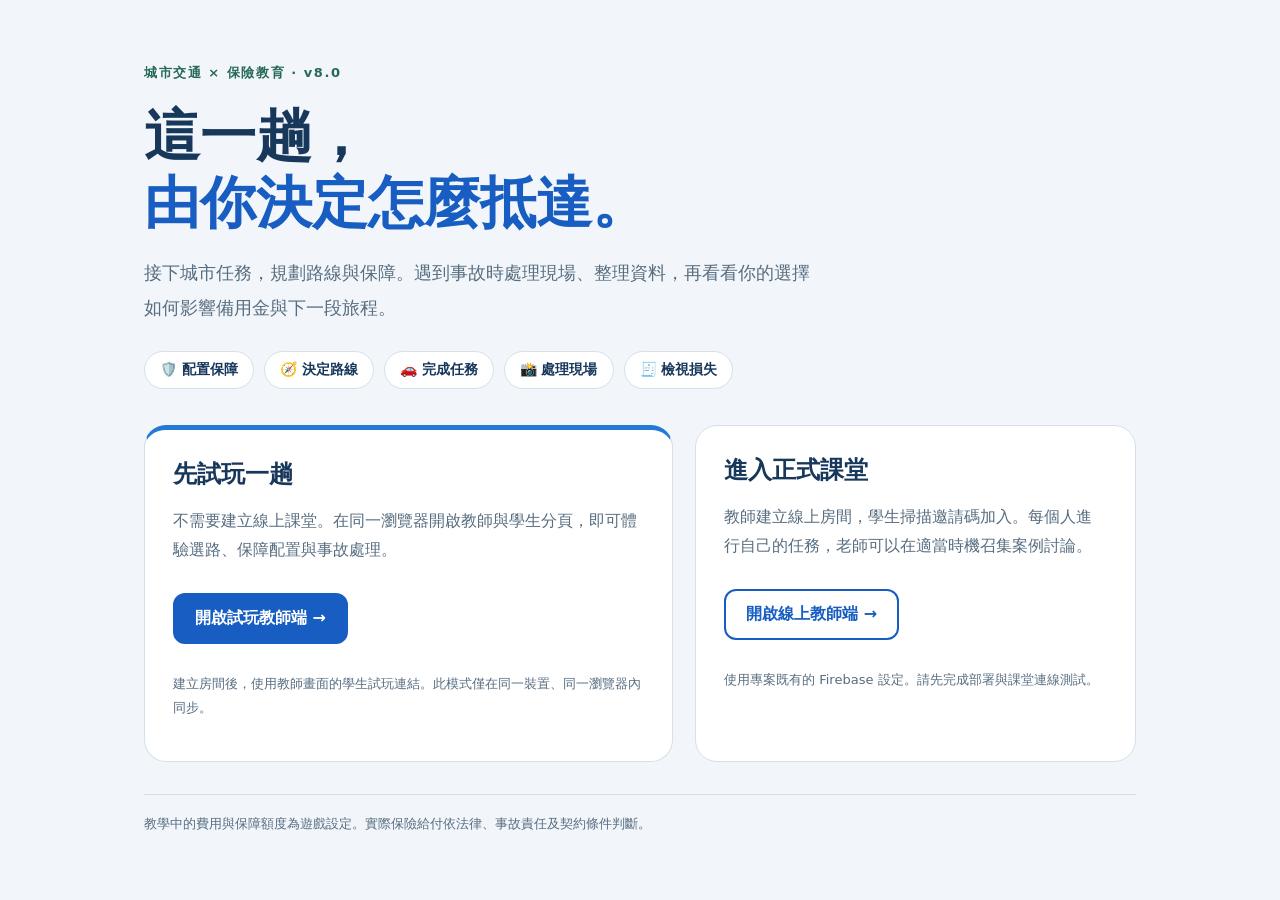
==== traffic-game-v8/index.html @ a0f9c042 "Add traffic risk-management game v8 in separate folder" ====
<!DOCTYPE html>
<html lang="zh-Hant">
<head><meta charset="UTF-8"><meta name="viewport" content="width=device-width,initial-scale=1"><title>險中求生｜城市任務與風險管理 v8.0</title>
<style>
:root{color-scheme:light;--ink:#17375b;--muted:#576d80;--blue:#175dc2;--line:#d4e0eb}*{box-sizing:border-box}body{margin:0;color:var(--ink);background:#f2f6fa;font-family:system-ui,"Microsoft JhengHei",sans-serif}.page{max-width:1040px;margin:auto;padding:64px 24px}.tag{font-weight:800;color:#276959;letter-spacing:.12em;font-size:13px}h1{font-size:clamp(32px,5vw,56px);line-height:1.2;margin:20px 0}h1 span{color:var(--blue)}.lead{font-size:18px;line-height:1.9;color:var(--muted);max-width:680px}.loop{display:flex;flex-wrap:wrap;gap:10px;margin:26px 0 36px}.loop span{background:white;border:1px solid var(--line);border-radius:40px;padding:9px 15px;font-size:14px;font-weight:700}.cards{display:grid;grid-template-columns:1.2fr 1fr;gap:22px}.card{background:white;border:1px solid var(--line);border-radius:22px;padding:28px}.card.primary{border-top:5px solid #2379d6}.card h2{font-size:24px;margin:0 0 12px}.card p{color:var(--muted);line-height:1.85}.button{display:inline-block;text-align:center;text-decoration:none;font-weight:800;border:2px solid var(--blue);padding:13px 20px;border-radius:12px;color:white;background:var(--blue);margin-top:12px}.button.secondary{color:var(--blue);background:white}a:focus-visible{outline:4px solid #e3a52c;outline-offset:4px}.note{font-size:13px;line-height:1.9;color:var(--muted);margin-top:28px}.footer{margin-top:32px;border-top:1px solid var(--line);padding-top:20px;color:var(--muted);font-size:13px}@media(max-width:660px){.page{padding:32px 18px}.cards{grid-template-columns:1fr}.card{padding:22px}}
</style></head>
<body><main class="page"><div class="tag">城市交通 × 保險教育 · v8.0</div><h1>這一趟，<br><span>由你決定怎麼抵達。</span></h1><p class="lead">接下城市任務，規劃路線與保障。遇到事故時處理現場、整理資料，再看看你的選擇如何影響備用金與下一段旅程。</p><div class="loop" aria-label="遊戲流程"><span>🛡️ 配置保障</span><span>🧭 決定路線</span><span>🚗 完成任務</span><span>📸 處理現場</span><span>🧾 檢視損失</span></div><div class="cards"><section class="card primary"><h2>先試玩一趟</h2><p>不需要建立線上課堂。在同一瀏覽器開啟教師與學生分頁，即可體驗選路、保障配置與事故處理。</p><a class="button" href="teacher.html?demo=1">開啟試玩教師端 →</a><p class="note">建立房間後，使用教師畫面的學生試玩連結。此模式僅在同一裝置、同一瀏覽器內同步。</p></section><section class="card"><h2>進入正式課堂</h2><p>教師建立線上房間，學生掃描邀請碼加入。每個人進行自己的任務，老師可以在適當時機召集案例討論。</p><a class="button secondary" href="teacher.html">開啟線上教師端 →</a><p class="note">使用專案既有的 Firebase 設定。請先完成部署與課堂連線測試。</p></section></div><div class="footer">教學中的費用與保障額度為遊戲設定。實際保險給付依法律、事故責任及契約條件判斷。</div></main></body></html>
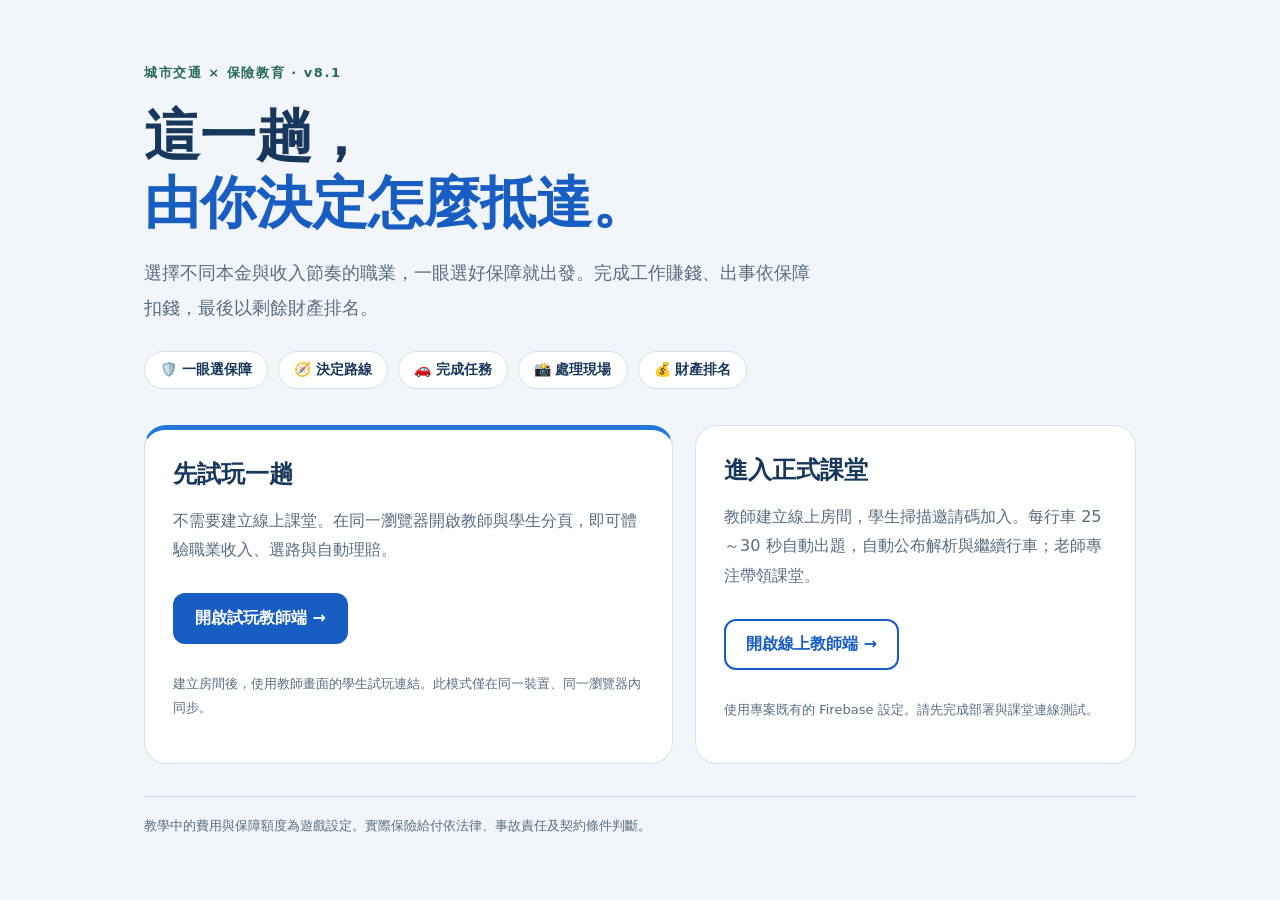
==== commit a51c39f9: "Simplify insurance and balance wealth-based traffic game v8.1" ====
--- a/traffic-game-v8/index.html
+++ b/traffic-game-v8/index.html
@@ -1,7 +1,7 @@
 <!DOCTYPE html>
 <html lang="zh-Hant">
-<head><meta charset="UTF-8"><meta name="viewport" content="width=device-width,initial-scale=1"><title>險中求生｜城市任務與風險管理 v8.0</title>
+<head><meta charset="UTF-8"><meta name="viewport" content="width=device-width,initial-scale=1"><title>險中求生｜城市任務與風險管理 v8.1</title>
 <style>
 :root{color-scheme:light;--ink:#17375b;--muted:#576d80;--blue:#175dc2;--line:#d4e0eb}*{box-sizing:border-box}body{margin:0;color:var(--ink);background:#f2f6fa;font-family:system-ui,"Microsoft JhengHei",sans-serif}.page{max-width:1040px;margin:auto;padding:64px 24px}.tag{font-weight:800;color:#276959;letter-spacing:.12em;font-size:13px}h1{font-size:clamp(32px,5vw,56px);line-height:1.2;margin:20px 0}h1 span{color:var(--blue)}.lead{font-size:18px;line-height:1.9;color:var(--muted);max-width:680px}.loop{display:flex;flex-wrap:wrap;gap:10px;margin:26px 0 36px}.loop span{background:white;border:1px solid var(--line);border-radius:40px;padding:9px 15px;font-size:14px;font-weight:700}.cards{display:grid;grid-template-columns:1.2fr 1fr;gap:22px}.card{background:white;border:1px solid var(--line);border-radius:22px;padding:28px}.card.primary{border-top:5px solid #2379d6}.card h2{font-size:24px;margin:0 0 12px}.card p{color:var(--muted);line-height:1.85}.button{display:inline-block;text-align:center;text-decoration:none;font-weight:800;border:2px solid var(--blue);padding:13px 20px;border-radius:12px;color:white;background:var(--blue);margin-top:12px}.button.secondary{color:var(--blue);background:white}a:focus-visible{outline:4px solid #e3a52c;outline-offset:4px}.note{font-size:13px;line-height:1.9;color:var(--muted);margin-top:28px}.footer{margin-top:32px;border-top:1px solid var(--line);padding-top:20px;color:var(--muted);font-size:13px}@media(max-width:660px){.page{padding:32px 18px}.cards{grid-template-columns:1fr}.card{padding:22px}}
 </style></head>
-<body><main class="page"><div class="tag">城市交通 × 保險教育 · v8.0</div><h1>這一趟，<br><span>由你決定怎麼抵達。</span></h1><p class="lead">接下城市任務，規劃路線與保障。遇到事故時處理現場、整理資料，再看看你的選擇如何影響備用金與下一段旅程。</p><div class="loop" aria-label="遊戲流程"><span>🛡️ 配置保障</span><span>🧭 決定路線</span><span>🚗 完成任務</span><span>📸 處理現場</span><span>🧾 檢視損失</span></div><div class="cards"><section class="card primary"><h2>先試玩一趟</h2><p>不需要建立線上課堂。在同一瀏覽器開啟教師與學生分頁，即可體驗選路、保障配置與事故處理。</p><a class="button" href="teacher.html?demo=1">開啟試玩教師端 →</a><p class="note">建立房間後，使用教師畫面的學生試玩連結。此模式僅在同一裝置、同一瀏覽器內同步。</p></section><section class="card"><h2>進入正式課堂</h2><p>教師建立線上房間，學生掃描邀請碼加入。每個人進行自己的任務，老師可以在適當時機召集案例討論。</p><a class="button secondary" href="teacher.html">開啟線上教師端 →</a><p class="note">使用專案既有的 Firebase 設定。請先完成部署與課堂連線測試。</p></section></div><div class="footer">教學中的費用與保障額度為遊戲設定。實際保險給付依法律、事故責任及契約條件判斷。</div></main></body></html>
+<body><main class="page"><div class="tag">城市交通 × 保險教育 · v8.1</div><h1>這一趟，<br><span>由你決定怎麼抵達。</span></h1><p class="lead">選擇不同本金與收入節奏的職業，一眼選好保障就出發。完成工作賺錢、出事依保障扣錢，最後以剩餘財產排名。</p><div class="loop" aria-label="遊戲流程"><span>🛡️ 一眼選保障</span><span>🧭 決定路線</span><span>🚗 完成任務</span><span>📸 處理現場</span><span>💰 財產排名</span></div><div class="cards"><section class="card primary"><h2>先試玩一趟</h2><p>不需要建立線上課堂。在同一瀏覽器開啟教師與學生分頁，即可體驗職業收入、選路與自動理賠。</p><a class="button" href="teacher.html?demo=1">開啟試玩教師端 →</a><p class="note">建立房間後，使用教師畫面的學生試玩連結。此模式僅在同一裝置、同一瀏覽器內同步。</p></section><section class="card"><h2>進入正式課堂</h2><p>教師建立線上房間，學生掃描邀請碼加入。每行車 25～30 秒自動出題，自動公布解析與繼續行車；老師專注帶領課堂。</p><a class="button secondary" href="teacher.html">開啟線上教師端 →</a><p class="note">使用專案既有的 Firebase 設定。請先完成部署與課堂連線測試。</p></section></div><div class="footer">教學中的費用與保障額度為遊戲設定。實際保險給付依法律、事故責任及契約條件判斷。</div></main></body></html>
